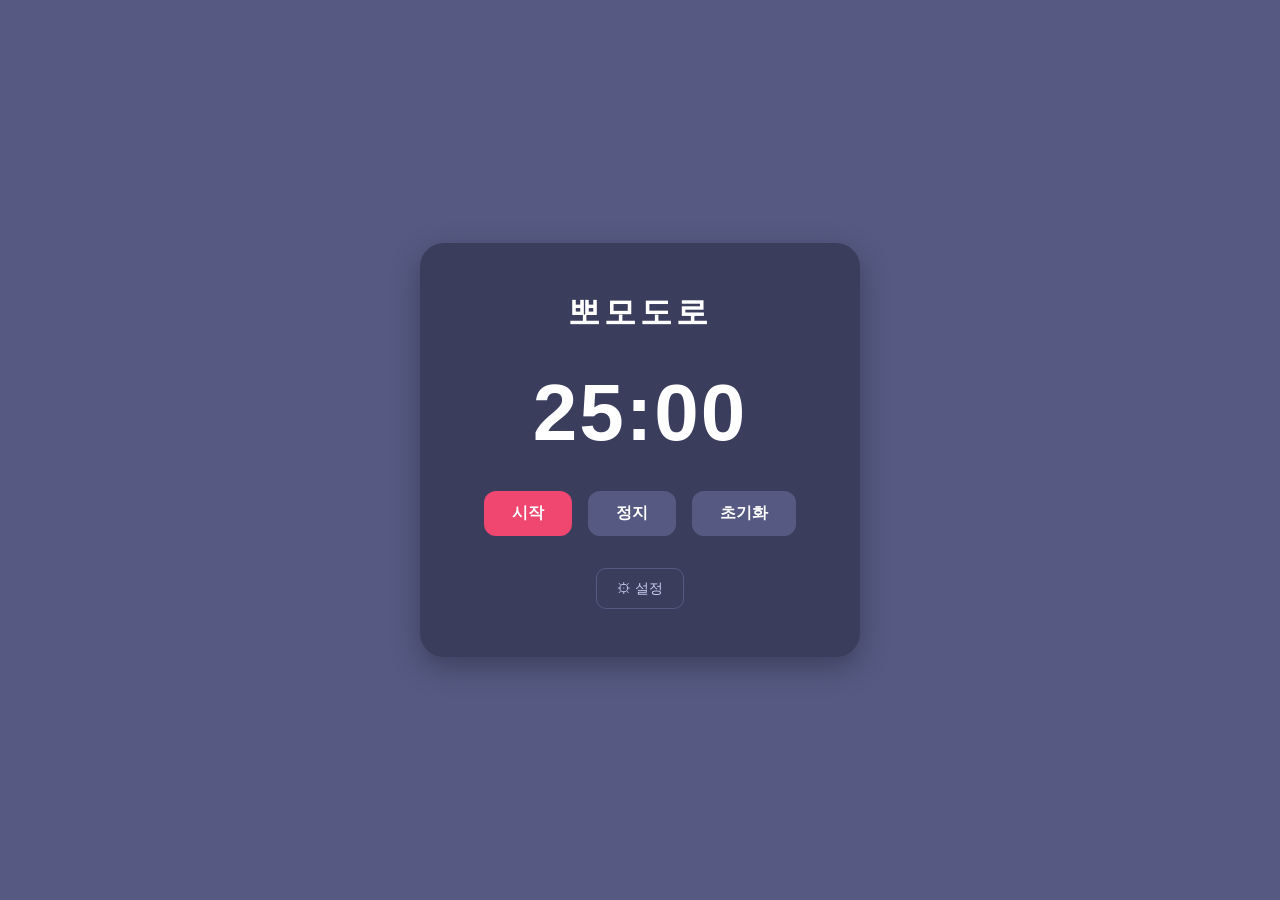
==== index.html @ ab4e03ce "INIT" ====
<!DOCTYPE html>
<html lang="ko">
<head>
  <meta charset="UTF-8">
  <meta name="viewport" content="width=device-width, initial-scale=1.0">
  <title>Pomodoro Timer</title>
  <link rel="stylesheet" href="index.css">
</head>
<body>
  <main class="timer-card">
    <h1>뽀모도로</h1>

    <div class="time-display" id="time-display">25:00</div>

    <div class="controls">
      <button type="button" class="btn btn-primary" onclick="startTimer()">시작</button>
      <button type="button" class="btn" onclick="stopTimer()">정지</button>
      <button type="button" class="btn" onclick="resetTimer()">초기화</button>
    </div>

    <button type="button" class="btn-settings" aria-label="설정" onclick="location.href='setting.html'">⚙ 설정</button>
  </main>

  <script src="index.js"></script>
</body>
</html>
---- index.css ----
* {
  box-sizing: border-box;
  margin: 0;
  padding: 0;
}

body {
  min-height: 100vh;
  display: flex;
  align-items: center;
  justify-content: center;
  background-color: #565a83;
  font-family: "Segoe UI", "Malgun Gothic", sans-serif;
}

.timer-card {
  display: flex;
  flex-direction: column;
  align-items: center;
  gap: 32px;
  padding: 48px 64px;
  background-color: #3a3d5c;
  border-radius: 24px;
  box-shadow: 0 10px 30px rgba(0, 0, 0, 0.3);
}

h1 {
  color: #ffffff;
  font-size: 2rem;
  letter-spacing: 4px;
  text-transform: uppercase;
}

.time-display {
  font-size: 5rem;
  font-weight: 700;
  color: #ffffff;
  letter-spacing: 2px;
}

.controls {
  display: flex;
  gap: 16px;
}

.btn {
  padding: 12px 28px;
  font-size: 1rem;
  font-weight: 600;
  color: #ffffff;
  background-color: #565a83;
  border: none;
  border-radius: 12px;
  cursor: pointer;
  transition: background-color 0.2s ease, transform 0.1s ease;
}

.btn:hover {
  background-color: #6a6fa3;
}

.btn:active {
  transform: scale(0.97);
}

.btn-primary {
  background-color: #ef476f;
}

.btn-primary:hover {
  background-color: #f26d8d;
}

.btn-settings {
  padding: 10px 20px;
  font-size: 0.9rem;
  color: #c9ccef;
  background: transparent;
  border: 1px solid #565a83;
  border-radius: 10px;
  cursor: pointer;
  transition: background-color 0.2s ease, color 0.2s ease;
}

.btn-settings:hover {
  background-color: #565a83;
  color: #ffffff;
}
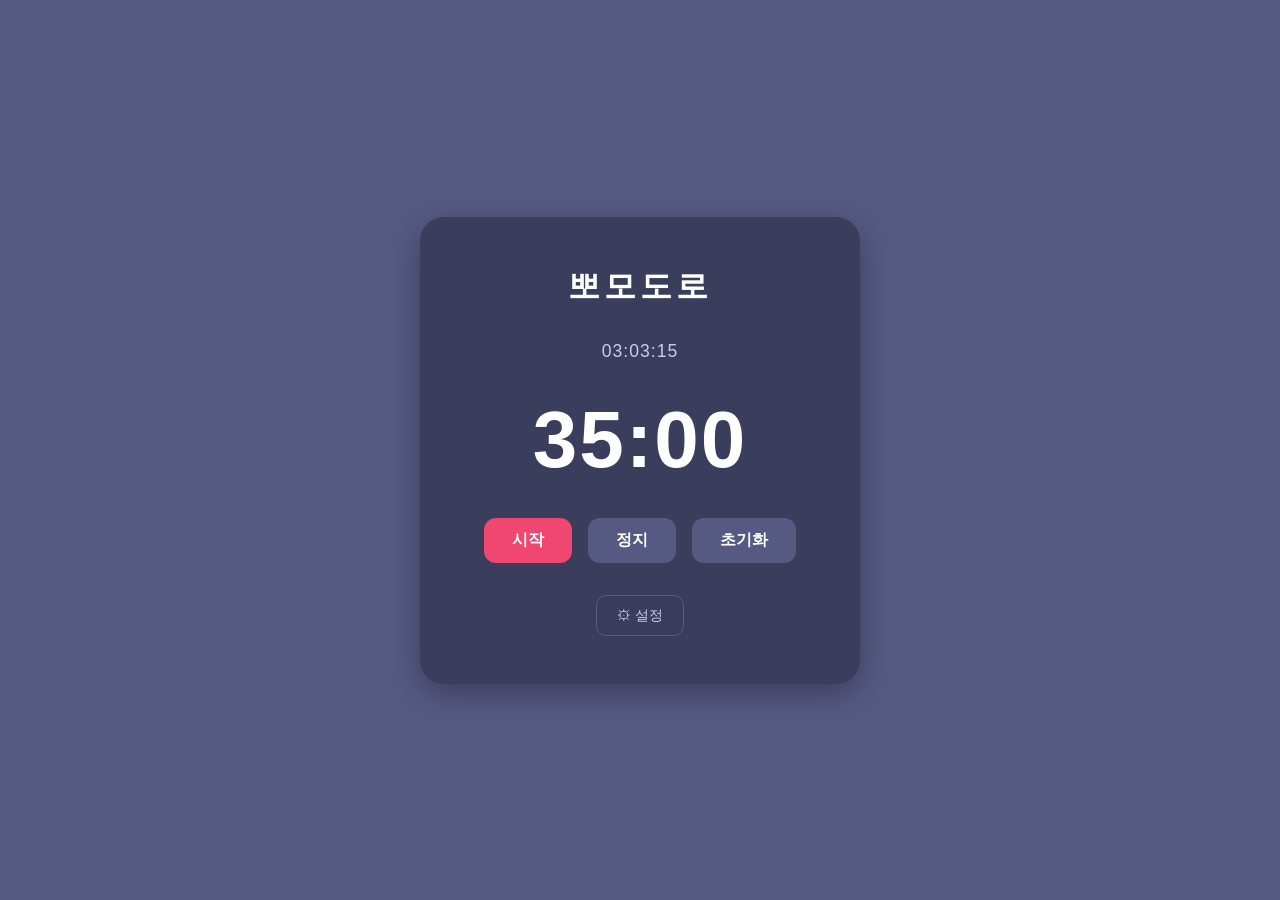
==== commit 82347c68: "현재 시각 표시 추가" ====
--- a/index.html
+++ b/index.html
@@ -9,6 +9,8 @@
 <body>
   <main class="timer-card">
     <h1>뽀모도로</h1>
+
+    <div class="clock-display" id="clock-display"></div>
 
     <div class="time-display" id="time-display">25:00</div>
 
--- a/index.css
+++ b/index.css
@@ -29,6 +29,13 @@
   font-size: 2rem;
   letter-spacing: 4px;
   text-transform: uppercase;
+}
+
+.clock-display {
+  font-size: 1.1rem;
+  font-weight: 500;
+  color: #c9ccef;
+  letter-spacing: 1px;
 }
 
 .time-display {
